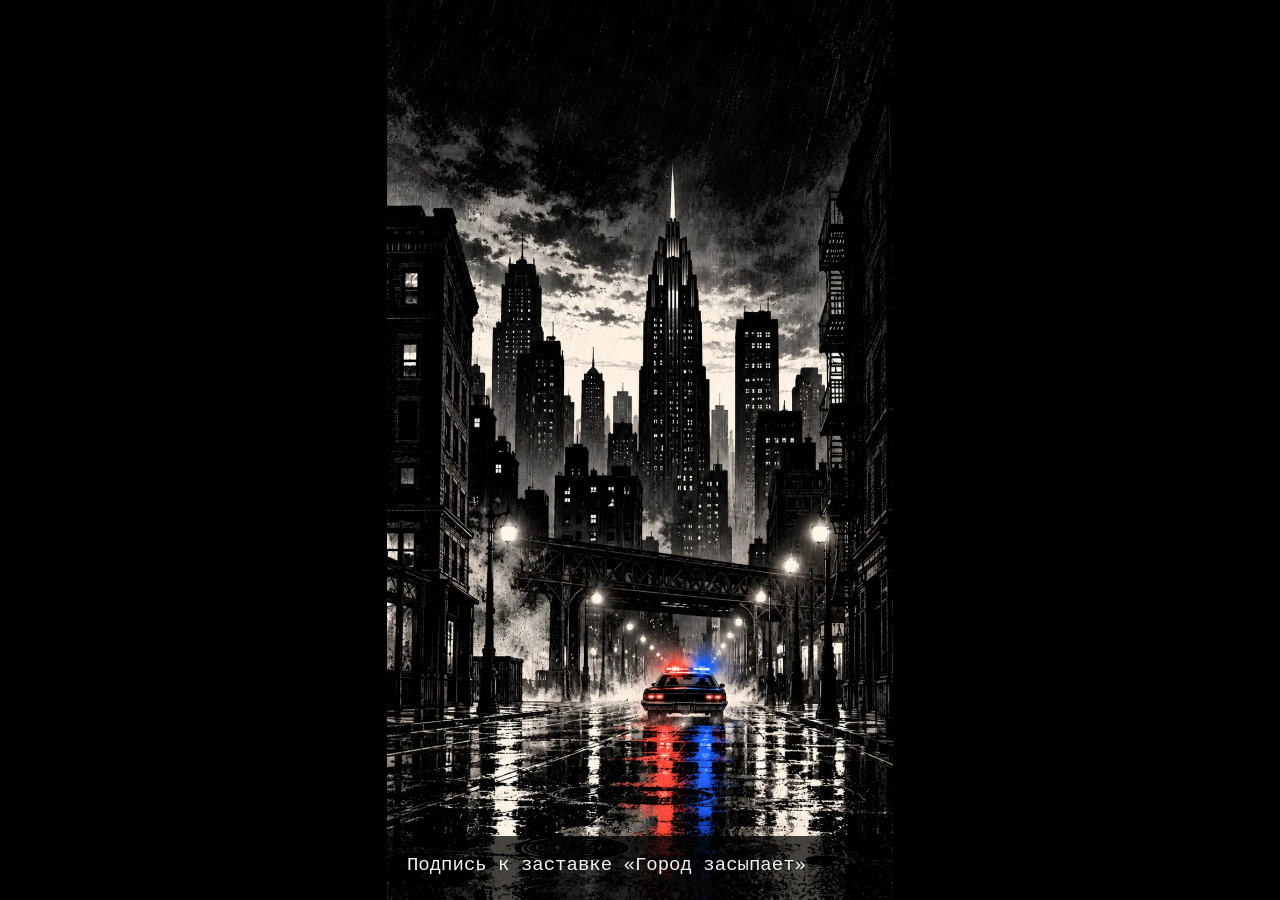
==== index.html @ 897eb806 "Первый экран: просмотрщик утреннего выпуска Слайды на весь экран телефона, переход через чёрное, под" ====
<!doctype html>
<html lang="ru">
<head>
  <meta charset="utf-8">
  <meta name="viewport" content="width=device-width, initial-scale=1, viewport-fit=cover">
  <meta name="color-scheme" content="dark">
  <meta name="theme-color" content="#000000">
  <title>Нуар-мафия — утренний выпуск</title>
  <link rel="stylesheet" href="style.css">
</head>
<body>
  <main id="stage">
    <img id="slide-image" alt="" draggable="false">
    <div id="caption" class="empty"><p id="caption-text"></p></div>
    <div id="veil"></div>
    <p id="message" hidden></p>
    <noscript><p id="message-noscript">Для просмотра выпуска включите JavaScript.</p></noscript>
  </main>

  <script src="telegram.js"></script>
  <script src="viewer.js"></script>
</body>
</html>
---- style.css ----
:root {
  --black: #000;
  --white: #f2f2f2;
  --caption-bg: rgba(0, 0, 0, 0.72);
  --fade: 500ms; /* половина перехода; должна совпадать с FADE_MS в viewer.js */
  --typewriter: "Courier New", Courier, "Liberation Mono", "PT Mono", monospace;
}

html,
body {
  margin: 0;
  height: 100%;
  background: var(--black);
  color: var(--white);
  overflow: hidden;
  overscroll-behavior: none;
}

/* Сцена — вертикальный «экран телефона». На телефоне занимает весь экран,
   на компьютере — полосу по центру с пропорциями 9:16. */
#stage {
  position: fixed;
  top: 0;
  bottom: 0;
  left: 50%;
  transform: translateX(-50%);
  width: min(100vw, 56.25vh);
  width: min(100vw, 56.25dvh);
  overflow: hidden;
  background: var(--black);
  cursor: pointer;
  touch-action: none;
  user-select: none;
  -webkit-user-select: none;
  -webkit-touch-callout: none;
  -webkit-tap-highlight-color: transparent;
}

/* Картинка целиком, без обрезки: горизонтальные кадры встают по ширине на чёрном. */
#slide-image {
  position: absolute;
  inset: 0;
  width: 100%;
  height: 100%;
  object-fit: contain;
  pointer-events: none;
}

/* Подпись закадровым голосом. */
#caption {
  position: absolute;
  left: 0;
  right: 0;
  bottom: 0;
  padding: 16px 20px calc(20px + env(safe-area-inset-bottom));
  background: var(--caption-bg);
  font-family: var(--typewriter);
  font-size: clamp(15px, 4.2vw, 19px);
  line-height: 1.45;
  opacity: 0;
  transform: translateY(8px);
  transition: opacity 700ms ease, transform 700ms ease;
  pointer-events: none;
}

#caption.shown {
  opacity: 1;
  transform: none;
}

#caption.empty {
  display: none;
}

#caption-text {
  margin: 0;
  white-space: pre-line; /* перенос строки в issue.json (\n) — перенос в подписи */
}

/* Чёрная шторка для перехода между слайдами. Лежит поверх подписи. */
#veil {
  position: absolute;
  inset: 0;
  background: var(--black);
  opacity: 1;
  transition: opacity var(--fade) ease;
  pointer-events: none;
}

#veil.off {
  opacity: 0;
}

#message,
#message-noscript {
  position: absolute;
  left: 20px;
  right: 20px;
  top: 50%;
  transform: translateY(-50%);
  margin: 0;
  font-family: var(--typewriter);
  font-size: 16px;
  line-height: 1.5;
  text-align: center;
}
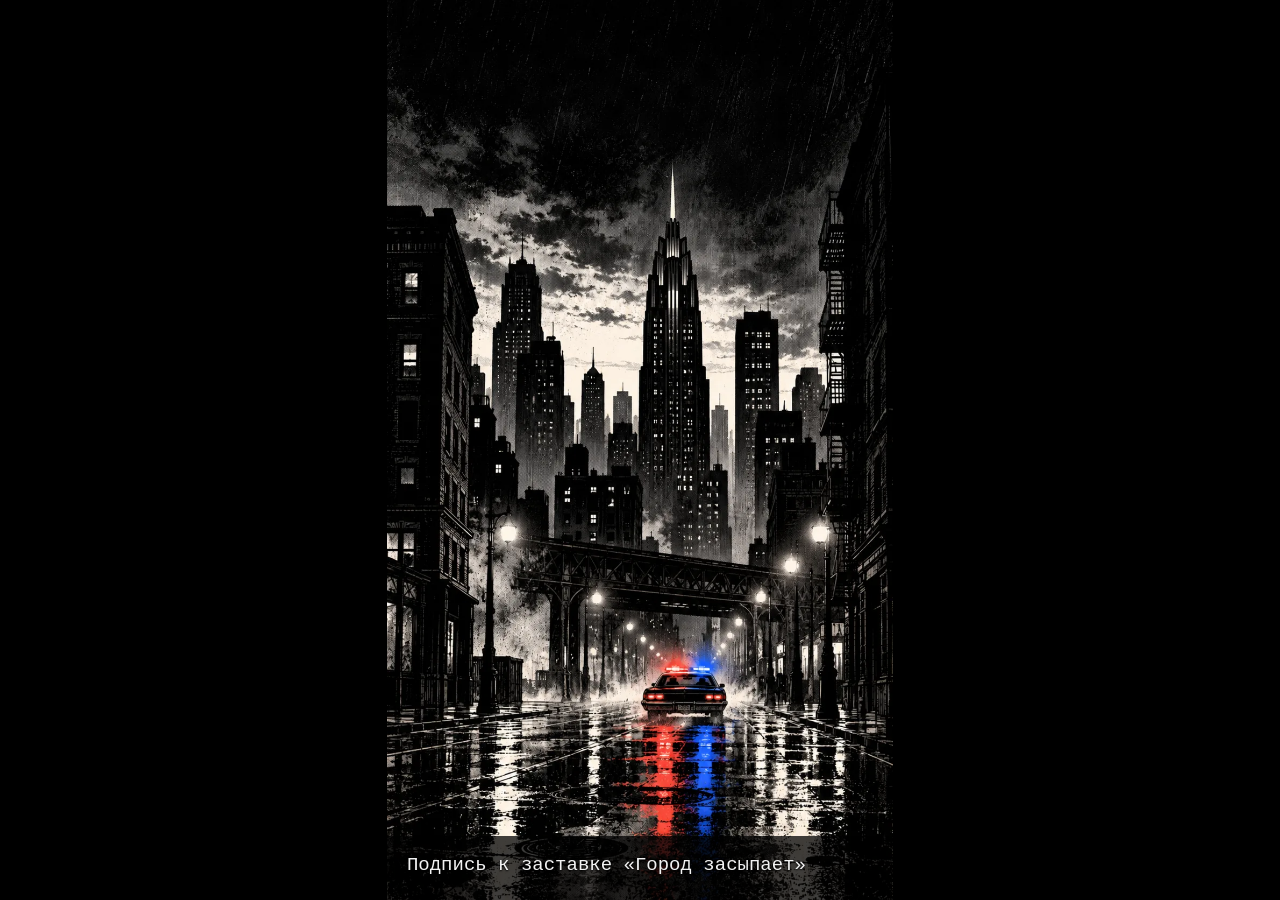
==== commit ddf20162: "Горизонтальные кадры: панорама, затем кадр комикса После панорамы кадр за 1,5 секунды уменьшается до" ====
--- a/index.html
+++ b/index.html
@@ -11,6 +11,7 @@
 <body>
   <main id="stage">
     <img id="slide-image" alt="" draggable="false">
+    <div id="frame"></div>
     <div id="caption" class="empty"><p id="caption-text"></p></div>
     <div id="veil"></div>
     <p id="message" hidden></p>
--- a/style.css
+++ b/style.css
@@ -1,7 +1,8 @@
 :root {
   --black: #000;
   --white: #f2f2f2;
-  --caption-bg: rgba(0, 0, 0, 0.72);
+  --caption-bg: rgba(0, 0, 0, 0.75);
+  --panel-border: #e6e1d6;
   --fade: 500ms; /* половина перехода; должна совпадать с FADE_MS в viewer.js */
   --typewriter: "Courier New", Courier, "Liberation Mono", "PT Mono", monospace;
 }
@@ -46,6 +47,30 @@
   pointer-events: none;
 }
 
+/* Горизонтальный кадр: во всю высоту экрана; панораму и уменьшение
+   до кадра комикса делает viewer.js через transform. */
+#slide-image.wide {
+  right: auto;
+  width: auto;
+  max-width: none;
+  object-fit: fill;
+  transform-origin: 0 0;
+  will-change: transform;
+}
+
+/* Тонкая светлая рамка кадра комикса. */
+#frame {
+  position: absolute;
+  box-shadow: 0 0 0 2px var(--panel-border);
+  opacity: 0;
+  transition: opacity 400ms ease;
+  pointer-events: none;
+}
+
+#frame.shown {
+  opacity: 1;
+}
+
 /* Подпись закадровым голосом. */
 #caption {
   position: absolute;
@@ -72,8 +97,16 @@
   display: none;
 }
 
+/* Подпись под кадром комикса — на чёрном, без полосы. Высоту задаёт viewer.js. */
+#caption.below {
+  bottom: auto;
+  padding: 0 16px; /* как PANEL_MARGIN_PX в viewer.js */
+  background: none;
+}
+
 #caption-text {
   margin: 0;
+  text-shadow: 0 1px 2px #000; /* запас читаемости на светлых местах кадра */
   white-space: pre-line; /* перенос строки в issue.json (\n) — перенос в подписи */
 }
 
